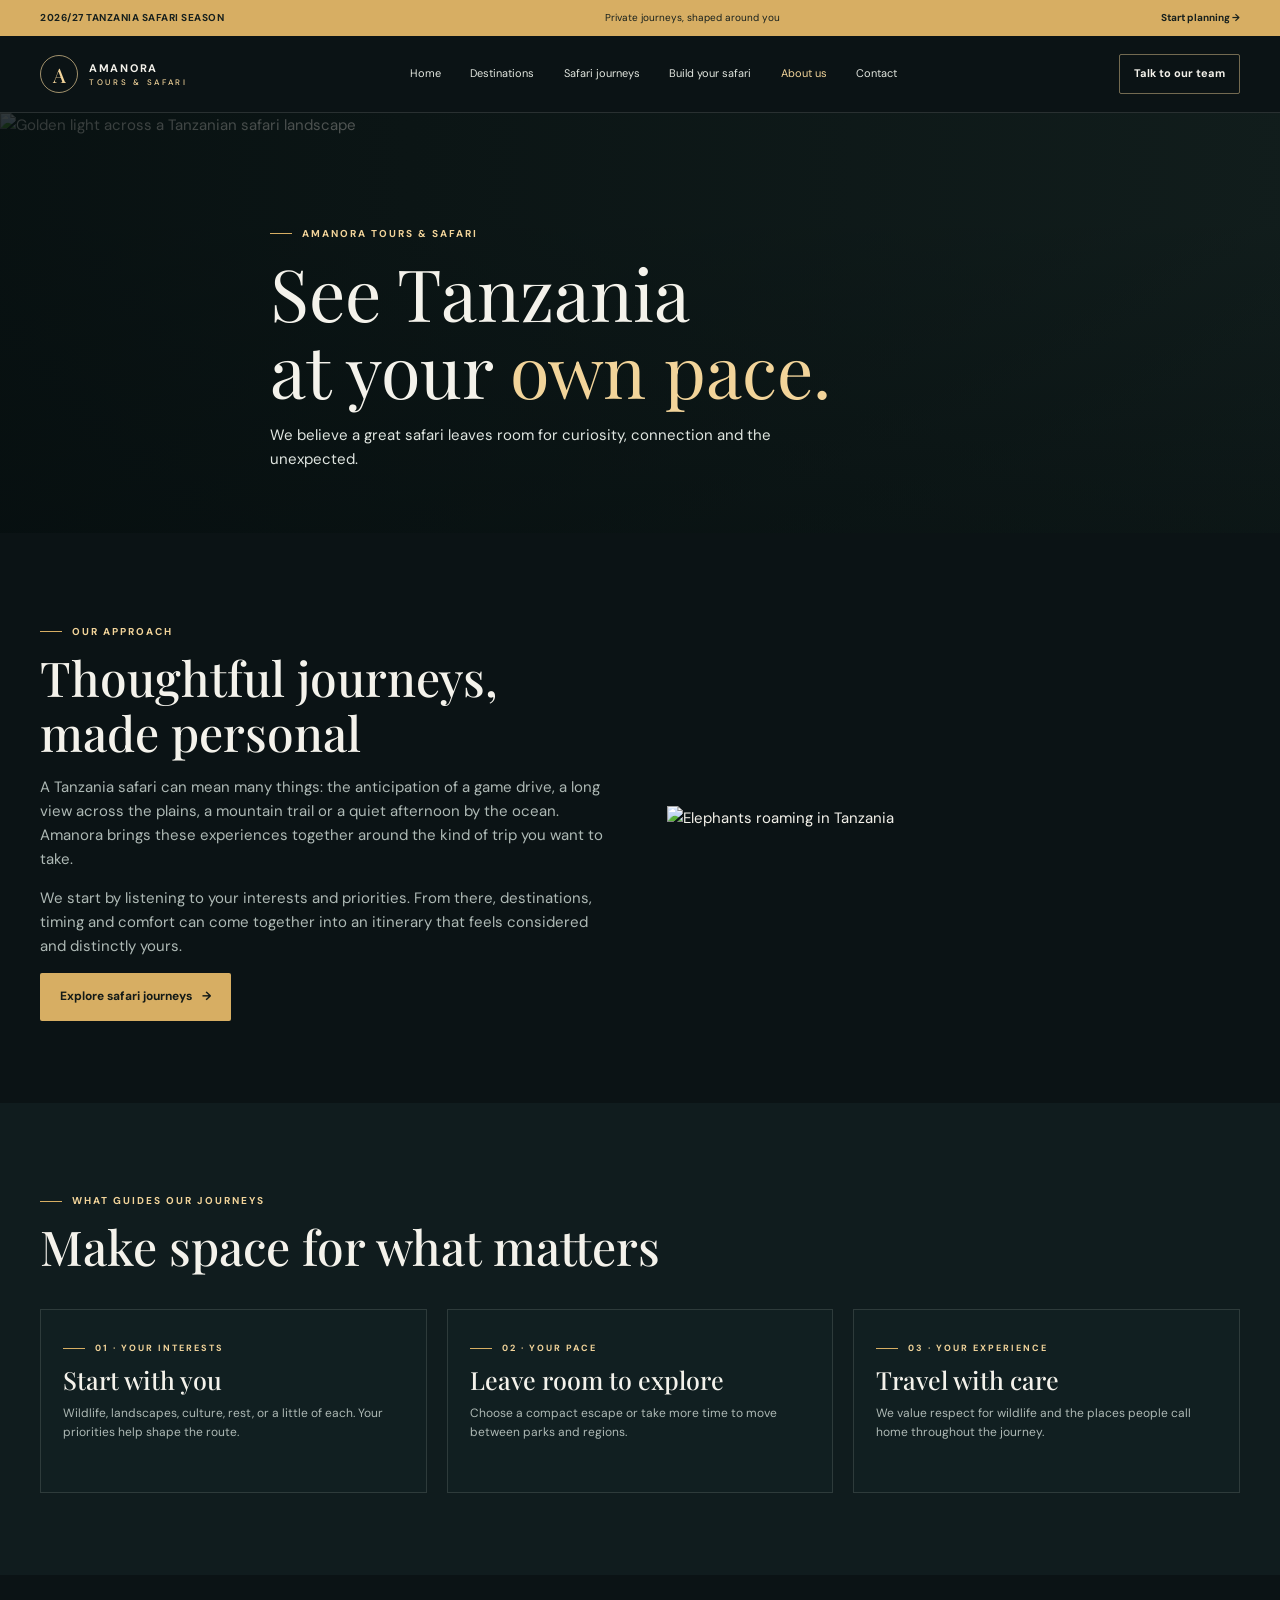
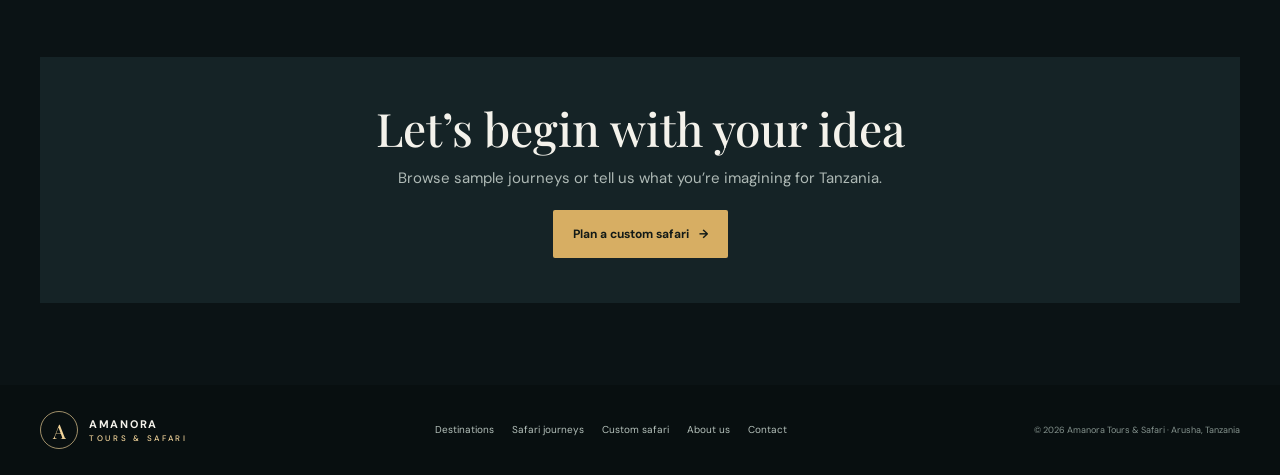
==== about.html @ 61868053 "Add files via upload" ====
<!doctype html>
<html lang="en">
<head>
  <meta charset="utf-8"><meta name="viewport" content="width=device-width, initial-scale=1">
  <meta name="description" content="Get to know Amanora Tours & Safari and our approach to personal journeys in Tanzania.">
  <title>About Amanora | Tanzania Tours & Safari</title>
  <link rel="preconnect" href="https://fonts.googleapis.com"><link rel="preconnect" href="https://fonts.gstatic.com" crossorigin>
  <link href="https://fonts.googleapis.com/css2?family=DM+Sans:wght@400;500;600;700&family=Playfair+Display:wght@400;500;600&display=swap" rel="stylesheet">
  <link rel="stylesheet" href="styles.css"><link rel="stylesheet" href="pages.css">
</head>
<body class="interior-page">
  <div class="season-bar"><div class="wrap season-bar-inner"><span>2026/27 Tanzania safari season</span><span>Private journeys, shaped around you</span><a href="custom-safari.html">Start planning <span aria-hidden="true">→</span></a></div></div>
  <header class="site-header"><div class="wrap nav-shell"><a class="brand" href="index.html" aria-label="Amanora home"><span class="brand-mark" aria-hidden="true">A</span><span class="brand-name">AMANORA<small>TOURS &amp; SAFARI</small></span></a><nav class="nav-links" id="primary-navigation" aria-label="Main navigation"><a href="index.html">Home</a><a href="destinations.html">Destinations</a><a href="safaris.html">Safari journeys</a><a href="index.html#builder">Build your safari</a><a href="about.html" aria-current="page">About us</a><a href="contact.html">Contact</a></nav><div class="nav-actions"><a class="button button-outline" href="contact.html">Talk to our team</a><button class="menu-toggle" type="button" aria-label="Open navigation" aria-expanded="false" aria-controls="primary-navigation"><svg viewBox="0 0 24 24" fill="none" stroke="currentColor" stroke-width="1.7" aria-hidden="true"><path d="M4 7h16M4 12h16M4 17h16"/></svg></button></div></div></header>
  <main>
    <section class="page-hero"><img src="https://images.unsplash.com/photo-1534177616072-ef7dc120449d?auto=format&fit=crop&w=2000&q=90" alt="Golden light across a Tanzanian safari landscape"><div class="wrap page-hero-content"><span class="eyebrow">Amanora Tours &amp; Safari</span><h1>See Tanzania<br>at your <span class="gold">own pace.</span></h1><p>We believe a great safari leaves room for curiosity, connection and the unexpected.</p></div></section>
    <section class="page-section"><div class="wrap page-copy"><div><span class="eyebrow">Our approach</span><h2>Thoughtful journeys, made personal</h2><p>A Tanzania safari can mean many things: the anticipation of a game drive, a long view across the plains, a mountain trail or a quiet afternoon by the ocean. Amanora brings these experiences together around the kind of trip you want to take.</p><p>We start by listening to your interests and priorities. From there, destinations, timing and comfort can come together into an itinerary that feels considered and distinctly yours.</p><a class="button" href="safaris.html">Explore safari journeys <span aria-hidden="true">→</span></a></div><img src="https://images.unsplash.com/photo-1516426122078-c23e76319801?auto=format&fit=crop&w=1000&q=85" alt="Elephants roaming in Tanzania" loading="lazy"></div></section>
    <section class="page-section alt"><div class="wrap"><div class="page-intro"><span class="eyebrow">What guides our journeys</span><h2>Make space for what matters</h2></div><div class="editorial-grid"><article class="editorial-card"><div class="editorial-card-body"><span class="eyebrow">01 · Your interests</span><h2>Start with you</h2><p>Wildlife, landscapes, culture, rest, or a little of each. Your priorities help shape the route.</p></div></article><article class="editorial-card"><div class="editorial-card-body"><span class="eyebrow">02 · Your pace</span><h2>Leave room to explore</h2><p>Choose a compact escape or take more time to move between parks and regions.</p></div></article><article class="editorial-card"><div class="editorial-card-body"><span class="eyebrow">03 · Your experience</span><h2>Travel with care</h2><p>We value respect for wildlife and the places people call home throughout the journey.</p></div></article></div></div></section>
    <section class="page-section"><div class="wrap page-cta"><h2>Let’s begin with your idea</h2><p>Browse sample journeys or tell us what you’re imagining for Tanzania.</p><a class="button" href="custom-safari.html">Plan a custom safari <span aria-hidden="true">→</span></a></div></section>
  </main>
  <footer class="footer"><div class="wrap footer-row"><a class="brand" href="index.html"><span class="brand-mark" aria-hidden="true">A</span><span class="brand-name">AMANORA<small>TOURS &amp; SAFARI</small></span></a><div class="footer-links"><a href="destinations.html">Destinations</a><a href="safaris.html">Safari journeys</a><a href="custom-safari.html">Custom safari</a><a href="about.html">About us</a><a href="contact.html">Contact</a></div><p class="footer-note">© 2026 Amanora Tours &amp; Safari · Arusha, Tanzania</p></div></footer>
  <script src="site.js" defer></script>
</body>
</html>
---- styles.css ----
:root {
      color-scheme: dark;
      --ink: #f4f2eb;
      --muted: #aeb9b5;
      --night: #0b1315;
      --deep: #101c1e;
      --panel: #152326;
      --line: rgba(235, 241, 231, .13);
      --gold: #d7ae63;
      --gold-light: #f2d49a;
      --serif: "Playfair Display", Georgia, serif;
      --sans: "DM Sans", sans-serif;
      --content: 1200px;
    }

    * { box-sizing: border-box; }
    html { scroll-behavior: smooth; scroll-padding-top: 90px; }
    body { margin: 0; background: var(--night); color: var(--ink); font: 15px/1.6 var(--sans); }
    body.locked { overflow: hidden; }
    a { color: inherit; text-decoration: none; }
    button, input, select { font: inherit; }
    button, a, select, input { -webkit-tap-highlight-color: transparent; }
    button { color: inherit; }
    img { display: block; width: 100%; }
    .wrap { width: min(var(--content), calc(100% - 48px)); margin-inline: auto; }
    .eyebrow { display: inline-flex; align-items: center; gap: 10px; color: var(--gold-light); font-size: 10px; font-weight: 700; letter-spacing: 2px; text-transform: uppercase; }
    .eyebrow::before { width: 22px; height: 1px; background: var(--gold); content: ""; }
    .section-heading { max-width: 650px; margin-bottom: 38px; }
    .section-heading h2 { margin: 13px 0 12px; font: 500 clamp(34px, 4vw, 52px)/1.14 var(--serif); letter-spacing: 0; }
    .section-heading p { max-width: 520px; margin: 0; color: var(--muted); }
    .gold { color: var(--gold-light); }
    .button { display: inline-flex; min-height: 48px; align-items: center; justify-content: center; gap: 10px; padding: 0 19px; border: 1px solid transparent; border-radius: 2px; background: var(--gold); color: #131a17; font-size: 12px; font-weight: 700; transition: background .2s, color .2s, border-color .2s, transform .2s; cursor: pointer; }
    .button:hover { transform: translateY(-2px); background: var(--gold-light); }
    .button-outline { border-color: rgba(242,212,154,.45); background: transparent; color: var(--ink); }
    .button-outline:hover { border-color: var(--gold-light); background: rgba(215,174,99,.12); color: var(--gold-light); }
    .button svg, .text-link svg { width: 16px; height: 16px; }
    .text-link { display: inline-flex; align-items: center; gap: 8px; color: var(--gold-light); font-size: 12px; font-weight: 700; }
    .text-link:hover { color: #fff; }

    .site-header { position: absolute; z-index: 10; top: 0; left: 0; width: 100%; padding: 22px 0; border-bottom: 1px solid rgba(255,255,255,.12); }
    .nav-shell { display: flex; align-items: center; justify-content: space-between; gap: 24px; }
    .brand { display: inline-flex; align-items: center; gap: 11px; flex: 0 0 auto; }
    .brand-mark { display: grid; width: 38px; height: 38px; place-items: center; border: 1px solid rgba(242,212,154,.65); border-radius: 50%; color: var(--gold-light); font: 500 20px var(--serif); }
    .brand-name { display: grid; gap: 1px; font-size: 11px; font-weight: 700; letter-spacing: 1.7px; line-height: 1.35; }
    .brand-name small { color: var(--gold-light); font-size: 8px; font-weight: 500; letter-spacing: 2.7px; }
    .nav-links { display: flex; align-items: center; gap: clamp(15px, 2.3vw, 30px); }
    .nav-links a { color: #e2e6df; font-size: 11px; transition: color .2s; }
    .nav-links a:hover { color: var(--gold-light); }
    .nav-actions { display: flex; align-items: center; gap: 14px; }
    .nav-actions .button { min-height: 40px; padding-inline: 14px; font-size: 11px; }
    .menu-toggle { display: none; width: 42px; height: 42px; place-items: center; border: 1px solid var(--line); background: rgba(12,20,21,.5); cursor: pointer; }
    .menu-toggle svg { width: 20px; height: 20px; }

    .hero { position: relative; display: flex; min-height: 760px; min-height: min(840px, 100svh); align-items: center; isolation: isolate; overflow: hidden; background: #1b2926; }
    .hero::before { position: absolute; z-index: -1; inset: 0; background: linear-gradient(90deg, rgba(5,13,14,.79) 0%, rgba(5,13,14,.47) 44%, rgba(5,13,14,.08) 100%), linear-gradient(0deg, rgba(7,15,16,.64) 0%, transparent 53%); content: ""; }
    .hero-content { width: min(740px, 70%); padding-top: 76px; }
    .hero .eyebrow { margin-bottom: 14px; }
    .hero h1 { max-width: 730px; margin: 0; font: 400 clamp(52px, 7vw, 86px)/1.03 var(--serif); letter-spacing: 0; }
    .hero h1 em { color: var(--gold-light); font-weight: 400; }
    .hero-copy { max-width: 490px; margin: 22px 0 28px; color: #e2e8e2; font-size: 15px; }
    .hero-actions { display: flex; flex-wrap: wrap; gap: 12px; }
    .hero-note { display: flex; align-items: center; gap: 10px; margin-top: 34px; color: #e0e5df; font-size: 11px; }
    .hero-note span { width: 30px; height: 1px; background: var(--gold); }
    .search-wrap { position: relative; z-index: 2; margin-top: -57px; }
    .search-bar { display: grid; grid-template-columns: 1.2fr .9fr 1fr 1.1fr auto; align-items: end; gap: 0; padding: 17px; border: 1px solid rgba(255,255,255,.17); background: rgba(13,25,27,.89); box-shadow: 0 16px 60px rgba(0,0,0,.25); backdrop-filter: blur(18px); }
    .search-field { display: grid; gap: 5px; padding: 4px 18px; border-right: 1px solid var(--line); }
    .search-field:first-child { padding-left: 8px; }
    .search-field label { color: #95a7a1; font-size: 9px; font-weight: 700; letter-spacing: 1.2px; text-transform: uppercase; }
    .search-field select { width: 100%; padding: 2px 22px 2px 0; border: 0; outline: 0; background-color: transparent; color: var(--ink); font-size: 12px; }
    .search-field option { background: var(--deep); }
    .search-bar .button { min-height: 44px; margin-left: 14px; white-space: nowrap; }

    .destinations { padding: 108px 0 100px; background: var(--night); }
    .destination-grid { display: grid; grid-template-columns: repeat(3, 1fr); gap: 18px; }
    .destination-card { position: relative; display: block; min-height: 300px; overflow: hidden; background: #192725; }
    .destination-card img { position: absolute; inset: 0; height: 100%; object-fit: cover; transition: transform .6s; }
    .destination-card:hover img { transform: scale(1.055); }
    .destination-card::after { position: absolute; inset: 0; background: linear-gradient(0deg, rgba(6,13,13,.93), rgba(6,13,13,.06) 75%); content: ""; }
    .destination-info { position: absolute; z-index: 1; right: 22px; bottom: 20px; left: 22px; }
    .destination-region { color: var(--gold-light); font-size: 9px; font-weight: 700; letter-spacing: 1.4px; text-transform: uppercase; }
    .destination-info h3 { margin: 5px 0 7px; font: 500 25px/1.2 var(--serif); }
    .destination-meta { display: flex; align-items: center; justify-content: space-between; gap: 10px; color: #d0d8d1; font-size: 10px; }
    .destination-meta span:last-child { display: inline-flex; align-items: center; gap: 5px; color: var(--gold-light); }
    .destination-meta svg { width: 13px; height: 13px; }

    .packages { padding: 96px 0 112px; background: var(--deep); }
    .package-top { display: flex; align-items: end; justify-content: space-between; gap: 20px; margin-bottom: 35px; }
    .package-top .section-heading { margin-bottom: 0; }
    .package-grid { display: grid; grid-template-columns: repeat(3, 1fr); gap: 19px; }
    .package-card { display: flex; min-width: 0; flex-direction: column; border: 1px solid var(--line); background: #111f21; transition: border-color .2s, transform .2s; }
    .package-card:hover { transform: translateY(-4px); border-color: rgba(215,174,99,.53); }
    .package-photo { position: relative; height: 225px; overflow: hidden; }
    .package-photo img { height: 100%; object-fit: cover; transition: transform .5s; }
    .package-card:hover .package-photo img { transform: scale(1.045); }
    .package-tag { position: absolute; top: 14px; left: 14px; padding: 5px 9px; background: rgba(11,19,21,.83); color: var(--gold-light); font-size: 9px; font-weight: 700; letter-spacing: .8px; text-transform: uppercase; }
    .package-body { display: flex; flex: 1; flex-direction: column; padding: 20px; }
    .package-meta { display: flex; justify-content: space-between; gap: 12px; color: #b3c0ba; font-size: 10px; }
    .package-body h3 { margin: 12px 0 9px; font: 500 24px/1.22 var(--serif); }
    .package-body p { min-height: 48px; margin: 0; color: var(--muted); font-size: 12px; }
    .package-perks { display: flex; flex-wrap: wrap; gap: 7px; margin: 17px 0 20px; }
    .package-perks span { padding: 5px 8px; border: 1px solid var(--line); color: #c5d0ca; font-size: 9px; }
    .package-bottom { display: flex; align-items: center; justify-content: space-between; gap: 10px; margin-top: auto; padding-top: 17px; border-top: 1px solid var(--line); }
    .package-price small { display: block; color: #9dacaa; font-size: 9px; }
    .package-price strong { color: var(--gold-light); font: 500 21px var(--serif); }
    .package-bottom .button { min-height: 39px; padding-inline: 11px; font-size: 10px; }
    .empty-state { grid-column: 1 / -1; padding: 42px 20px; border: 1px dashed var(--line); color: var(--muted); text-align: center; }
    .price-note { margin: 18px 0 0; color: #879994; font-size: 10px; }

    .builder { position: relative; padding: 105px 0; background: #101b1d; overflow: hidden; }
    .builder::before { position: absolute; top: -170px; right: -150px; width: 520px; height: 520px; border: 1px solid rgba(215,174,99,.11); border-radius: 50%; box-shadow: 0 0 0 50px rgba(215,174,99,.025), 0 0 0 100px rgba(215,174,99,.018); content: ""; }
    .builder-layout { position: relative; display: grid; grid-template-columns: .8fr 1.2fr; align-items: center; gap: 70px; }
    .builder-intro h2 { max-width: 440px; margin: 15px 0; font: 500 clamp(36px, 4vw, 52px)/1.12 var(--serif); }
    .builder-intro p { max-width: 390px; margin: 0; color: var(--muted); }
    .builder-points { display: grid; gap: 12px; margin-top: 29px; color: #d3dbd4; font-size: 11px; }
    .builder-points span { display: flex; align-items: center; gap: 10px; }
    .builder-points b { color: var(--gold-light); font-size: 14px; font-weight: 500; }
    .builder-panel { border: 1px solid rgba(234,240,230,.14); background: rgba(19,33,35,.83); box-shadow: 0 18px 50px rgba(0,0,0,.2); }
    .builder-progress { display: grid; grid-template-columns: repeat(3, 1fr); padding: 19px 25px 0; }
    .progress-step { display: flex; align-items: center; gap: 9px; padding-bottom: 15px; border-bottom: 1px solid var(--line); color: #81918d; font-size: 9px; }
    .progress-step span { display: grid; width: 23px; height: 23px; place-items: center; border: 1px solid #55645f; border-radius: 50%; font-size: 9px; }
    .progress-step.active { border-color: var(--gold); color: var(--gold-light); }
    .progress-step.active span, .progress-step.done span { border-color: var(--gold); background: var(--gold); color: #101817; }
    .builder-form { padding: 24px 25px 27px; }
    .form-step[hidden] { display: none; }
    .form-step h3 { margin: 0 0 4px; font: 500 23px var(--serif); }
    .form-hint { margin: 0 0 17px; color: #96a59f; font-size: 10px; }
    .choice-grid { display: grid; grid-template-columns: repeat(2, 1fr); gap: 9px; }
    .choice { position: relative; }
    .choice input { position: absolute; width: 1px; height: 1px; opacity: 0; }
    .choice label { display: flex; min-height: 43px; align-items: center; gap: 9px; padding: 9px 11px; border: 1px solid var(--line); color: #d3dbd4; font-size: 10px; cursor: pointer; transition: border-color .2s, background .2s; }
    .choice label::before { width: 14px; height: 14px; flex: 0 0 auto; border: 1px solid #7c8d86; content: ""; }
    .choice input:checked + label { border-color: var(--gold); background: rgba(215,174,99,.08); }
    .choice input:checked + label::before { border-color: var(--gold); background: var(--gold); box-shadow: inset 0 0 0 3px #142022; }
    .choice input:focus-visible + label { outline: 2px solid var(--gold-light); outline-offset: 2px; }
    .form-fields { display: grid; grid-template-columns: repeat(2, 1fr); gap: 14px; }
    .form-fields label { display: grid; gap: 6px; color: #aebbb4; font-size: 10px; }
    .form-fields input, .form-fields select { width: 100%; min-height: 43px; padding: 0 11px; border: 1px solid var(--line); border-radius: 0; outline: 0; background: #101b1d; color: var(--ink); font-size: 11px; }
    .form-fields input:focus, .form-fields select:focus { border-color: var(--gold); }
    .form-fields input[type="date"] { color-scheme: dark; }
    .form-fields .full { grid-column: 1 / -1; }
    .form-actions { display: flex; align-items: center; justify-content: space-between; gap: 12px; margin-top: 21px; }
    .form-actions .button { min-height: 41px; font-size: 10px; }
    .form-error { min-height: 16px; margin: 9px 0 0; color: #efaa8e; font-size: 10px; }

    .trust { padding: 26px 0; border-block: 1px solid var(--line); background: #0d1719; }
    .trust-row { display: grid; grid-template-columns: repeat(3, 1fr); }
    .trust-item { display: flex; align-items: center; justify-content: center; gap: 13px; padding: 8px 18px; border-right: 1px solid var(--line); }
    .trust-item:last-child { border: 0; }
    .trust-icon { display: grid; width: 39px; height: 39px; flex: 0 0 auto; place-items: center; border: 1px solid rgba(215,174,99,.35); border-radius: 50%; color: var(--gold-light); }
    .trust-icon svg { width: 19px; height: 19px; }
    .trust-item strong { display: block; font-size: 11px; font-weight: 600; }
    .trust-item small { display: block; color: #95a39e; font-size: 9px; }

    .stories { padding: 104px 0 108px; background: var(--night); }
    .stories-layout { display: grid; grid-template-columns: .78fr 1.22fr; align-items: center; gap: 75px; }
    .stories-heading h2 { margin: 14px 0; font: 500 clamp(35px, 4vw, 49px)/1.13 var(--serif); }
    .stories-heading p { max-width: 350px; margin: 0; color: var(--muted); }
    .review { min-height: 250px; padding: 34px; border: 1px solid var(--line); background: linear-gradient(135deg, rgba(24,41,42,.92), rgba(17,29,31,.7)); }
    .review-stars { color: var(--gold-light); letter-spacing: 4px; }
    .review blockquote { min-height: 90px; margin: 19px 0 23px; font: 400 clamp(19px, 2.2vw, 26px)/1.45 var(--serif); }
    .review-bottom { display: flex; align-items: center; justify-content: space-between; gap: 15px; }
    .review-person { display: flex; align-items: center; gap: 12px; }
    .review-avatar { display: grid; width: 39px; height: 39px; place-items: center; border-radius: 50%; background: #324345; color: var(--gold-light); font: 500 15px var(--serif); }
    .review-person strong { display: block; font-size: 11px; }
    .review-person small { display: block; color: #9caaa4; font-size: 9px; }
    .review-controls { display: flex; gap: 7px; }
    .icon-button { display: grid; width: 39px; height: 39px; place-items: center; border: 1px solid var(--line); background: transparent; color: var(--gold-light); cursor: pointer; transition: background .2s; }
    .icon-button:hover { background: rgba(215,174,99,.12); }
    .icon-button svg { width: 17px; height: 17px; }

    .contact { position: relative; padding: 80px 0; background: #152627; overflow: hidden; }
    .contact::after { position: absolute; top: 0; right: 0; width: 43%; height: 100%; background: linear-gradient(90deg, #152627, rgba(21,38,39,.22)), url("https://images.unsplash.com/photo-1516426122078-c23e76319801?auto=format&fit=crop&w=1200&q=85") center 52% / cover; content: ""; opacity: .56; }
    .contact-content { position: relative; z-index: 1; max-width: 600px; }
    .contact h2 { max-width: 570px; margin: 13px 0 13px; font: 500 clamp(38px, 5vw, 58px)/1.1 var(--serif); }
    .contact p { max-width: 445px; margin: 0 0 23px; color: #c3d0c9; }
    .contact-meta { display: flex; flex-wrap: wrap; gap: 24px; margin-top: 25px; color: #d4ddd7; font-size: 11px; }
    .contact-meta span { display: flex; align-items: center; gap: 8px; }
    .contact-meta svg { width: 15px; height: 15px; color: var(--gold-light); }

    .footer { padding: 26px 0; background: #091113; }
    .footer-row { display: flex; align-items: center; justify-content: space-between; gap: 20px; }
    .footer-note { margin: 0; color: #85938e; font-size: 9px; }
    .footer-links { display: flex; flex-wrap: wrap; gap: 18px; color: #b4c0ba; font-size: 10px; }
    .footer-links a:hover { color: var(--gold-light); }
    .whatsapp-float { position: fixed; z-index: 8; right: 22px; bottom: 22px; display: grid; width: 54px; height: 54px; place-items: center; border: 1px solid rgba(255,255,255,.25); border-radius: 50%; background: #1c7858; color: white; box-shadow: 0 8px 30px rgba(0,0,0,.32); transition: transform .2s; }
    .whatsapp-float:hover { transform: translateY(-3px); }
    .whatsapp-float svg { width: 24px; height: 24px; }

    dialog { width: min(690px, calc(100% - 28px)); max-height: min(86vh, 820px); padding: 0; overflow: auto; border: 1px solid rgba(242,212,154,.35); background: #101d1f; color: var(--ink); box-shadow: 0 28px 100px rgba(0,0,0,.65); }
    dialog::backdrop { background: rgba(3,8,9,.76); backdrop-filter: blur(5px); }
    .dialog-top { position: sticky; z-index: 2; top: 0; display: flex; justify-content: flex-end; padding: 12px 12px 0; background: linear-gradient(#101d1f 75%, transparent); }
    .dialog-close { display: grid; width: 38px; height: 38px; place-items: center; border: 1px solid var(--line); background: #101d1f; color: var(--ink); cursor: pointer; }
    .dialog-close svg { width: 18px; height: 18px; }
    .dialog-content { padding: 6px 34px 34px; }
    .dialog-content h2 { margin: 8px 0; font: 500 34px/1.2 var(--serif); }
    .dialog-subtitle { margin: 0; color: var(--muted); font-size: 12px; }
    .dialog-facts { display: flex; flex-wrap: wrap; gap: 17px; margin: 20px 0; padding: 14px 0; border-block: 1px solid var(--line); color: #d7dfd8; font-size: 10px; }
    .dialog-section { margin: 20px 0; }
    .dialog-section h3 { margin: 0 0 10px; color: var(--gold-light); font-size: 10px; letter-spacing: 1.3px; text-transform: uppercase; }
    .itinerary { display: grid; gap: 11px; }
    .itinerary-day { display: grid; grid-template-columns: 56px 1fr; gap: 10px; color: #c4d0ca; font-size: 11px; }
    .itinerary-day strong { color: var(--gold-light); font-size: 10px; }
    .included-list { display: grid; grid-template-columns: repeat(2, 1fr); gap: 8px 15px; color: #c4d0ca; font-size: 10px; }
    .included-list span::before { margin-right: 7px; color: var(--gold-light); content: "+"; }
    .excluded-list span::before { color: #be9480; content: "-"; }
    .dialog-footer { display: flex; align-items: center; justify-content: space-between; gap: 15px; margin-top: 24px; padding-top: 18px; border-top: 1px solid var(--line); }
    .dialog-price small { display: block; color: #9eaca5; font-size: 9px; }
    .dialog-price strong { color: var(--gold-light); font: 500 23px var(--serif); }
    .confirmation { padding: 42px 34px; text-align: center; }
    .confirmation-mark { display: grid; width: 54px; height: 54px; margin: 0 auto 16px; place-items: center; border: 1px solid var(--gold); border-radius: 50%; color: var(--gold-light); font-size: 23px; }
    .confirmation h2 { margin: 0 0 10px; font: 500 31px var(--serif); }
    .confirmation p { max-width: 430px; margin: 0 auto 20px; color: var(--muted); font-size: 12px; }

    @media (max-width: 1020px) {
      .nav-links { gap: 13px; }
      .nav-links a { font-size: 10px; }
      .nav-actions .button { padding-inline: 10px; }
      .builder-layout { gap: 38px; }
      .stories-layout { gap: 42px; }
    }
    @media (max-width: 820px) {
      .wrap { width: min(var(--content), calc(100% - 36px)); }
      .site-header { padding: 14px 0; }
      .nav-actions .button { display: none; }
      .menu-toggle { display: grid; }
      .nav-links { position: absolute; top: 70px; right: 18px; left: 18px; display: none; align-items: stretch; flex-direction: column; gap: 0; padding: 8px 18px; border: 1px solid var(--line); background: rgba(11,19,21,.97); box-shadow: 0 18px 40px rgba(0,0,0,.4); }
      .nav-links.open { display: flex; }
      .nav-links a { padding: 12px 0; border-bottom: 1px solid var(--line); font-size: 12px; }
      .nav-links a:last-child { border: 0; }
      .hero { min-height: 710px; min-height: 90svh; }
      .hero-content { width: min(630px, 90%); padding-top: 66px; }
      .hero h1 { font-size: clamp(51px, 9vw, 72px); }
      .search-wrap { margin-top: -37px; }
      .search-bar { grid-template-columns: repeat(2, 1fr); gap: 8px; }
      .search-field { min-height: 57px; padding: 5px 11px; border-right: 0; border-bottom: 1px solid var(--line); }
      .search-field:first-child { padding-left: 11px; }
      .search-bar .button { grid-column: 1 / -1; margin: 5px 0 0; }
      .destination-grid, .package-grid { grid-template-columns: repeat(2, 1fr); }
      .destination-card:last-child { grid-column: span 2; }
      .builder-layout, .stories-layout { grid-template-columns: 1fr; }
      .builder-intro { max-width: 600px; }
      .builder-points { grid-template-columns: repeat(3, 1fr); }
      .stories-heading { max-width: 550px; }
      .contact::after { width: 55%; opacity: .36; }
    }
    @media (max-width: 560px) {
      .wrap { width: calc(100% - 32px); }
      .brand-name { font-size: 10px; }
      .hero { min-height: 680px; min-height: 83svh; align-items: flex-end; padding-bottom: 83px; }
      .hero::before { background: linear-gradient(90deg, rgba(5,13,14,.67), rgba(5,13,14,.23)), linear-gradient(0deg, rgba(7,15,16,.78), rgba(7,15,16,.02) 84%); }
      .hero-content { width: 100%; padding-top: 110px; }
      .hero h1 { max-width: 440px; font-size: clamp(47px, 13vw, 65px); }
      .hero-copy { max-width: 380px; font-size: 13px; }
      .hero-actions .button { min-height: 44px; padding-inline: 13px; font-size: 10px; }
      .hero-note { margin-top: 23px; font-size: 9px; }
      .search-wrap { margin-top: -50px; }
      .search-bar { padding: 11px; }
      .search-field { padding: 4px 7px; }
      .search-field:first-child { padding-left: 7px; }
      .search-field select { font-size: 10px; }
      .search-field label { font-size: 8px; }
      .destinations, .packages, .stories { padding: 75px 0; }
      .section-heading { margin-bottom: 28px; }
      .section-heading h2 { font-size: 37px; }
      .section-heading p { font-size: 12px; }
      .destination-grid, .package-grid { grid-template-columns: 1fr; gap: 13px; }
      .destination-card, .destination-card:last-child { min-height: 285px; grid-column: auto; }
      .package-top { align-items: start; flex-direction: column; }
      .package-photo { height: 215px; }
      .package-body h3 { font-size: 25px; }
      .builder { padding: 76px 0; }
      .builder-layout { gap: 29px; }
      .builder-intro h2 { font-size: 40px; }
      .builder-points { grid-template-columns: 1fr; gap: 8px; }
      .builder-progress { padding: 15px 15px 0; }
      .progress-step { gap: 5px; font-size: 8px; }
      .progress-step span { width: 20px; height: 20px; }
      .builder-form { padding: 20px 15px; }
      .choice-grid { grid-template-columns: 1fr; gap: 7px; }
      .choice label { min-height: 39px; }
      .trust-row { grid-template-columns: 1fr; }
      .trust-item { justify-content: start; padding: 12px 4px; border-right: 0; border-bottom: 1px solid var(--line); }
      .trust-item:last-child { border-bottom: 0; }
      .stories-layout { gap: 25px; }
      .review { min-height: 0; padding: 23px 19px; }
      .review blockquote { min-height: 118px; font-size: 21px; }
      .contact { padding: 68px 0; }
      .contact::after { width: 100%; opacity: .23; }
      .contact h2 { font-size: 43px; }
      .footer-row { align-items: flex-start; flex-direction: column; }
      .footer-links { gap: 13px; }
      .whatsapp-float { right: 14px; bottom: 14px; width: 49px; height: 49px; }
      .dialog-content { padding: 3px 20px 24px; }
      .dialog-content h2 { font-size: 28px; }
      .included-list { grid-template-columns: 1fr; }
      .dialog-footer { align-items: flex-start; flex-direction: column; }
      .dialog-footer .button { width: 100%; }
    }
    @media (prefers-reduced-motion: reduce) {
      *, *::before, *::after { scroll-behavior: auto !important; transition-duration: .01ms !important; animation-duration: .01ms !important; }
    }

/* Travel-led homepage layout inspired by the reference site. */
.season-bar { position: relative; z-index: 12; background: var(--gold); color: #17201d; font-size: 10px; }
.season-bar-inner { display: flex; min-height: 36px; align-items: center; justify-content: space-between; gap: 16px; }
.season-bar-inner > span:first-child { font-weight: 700; letter-spacing: .5px; text-transform: uppercase; }
.season-bar-inner a { font-weight: 700; }
.season-bar-inner a:hover { text-decoration: underline; }
.site-header { top: 36px; padding: 18px 0; background: linear-gradient(180deg, rgba(8,17,18,.58), transparent); }
.hero { min-height: min(790px, 88svh); }
.hero-image { position: absolute; z-index: -2; inset: 0; height: 100%; object-fit: cover; object-position: center 48%; }
.hero-credit { position: absolute; right: 22px; bottom: 18px; padding: 5px 8px; background: rgba(5,13,14,.55); color: #e2e8e2; font-size: 9px; }
.hero-credit:hover { color: var(--gold-light); }
.hero::before { background: linear-gradient(90deg, rgba(5,13,14,.76) 0%, rgba(5,13,14,.43) 47%, rgba(5,13,14,.06) 100%), linear-gradient(0deg, rgba(7,15,16,.63) 0%, transparent 55%); }
.hero-content { padding-top: 100px; }
.hero h1 { max-width: 680px; font-size: clamp(52px, 6.5vw, 78px); }
.hero-copy { max-width: 450px; }
.search-wrap { margin-top: -48px; }
.search-intro { display: block; padding: 17px 22px 0; border: 1px solid rgba(18,32,29,.1); border-bottom: 0; background: #fff; }
.search-intro .eyebrow { color: #9a7738; font-size: 9px; }
.search-intro h2 { margin: 3px 0 10px; color: #19231f; font: 500 22px/1.2 var(--serif); }
.search-bar { border-top: 0; }
.search-bar { grid-template-columns: 1.15fr .85fr 1fr 1fr auto; border-color: rgba(18,32,29,.1); background: #fff; color: #19231f; box-shadow: 0 18px 55px rgba(0,0,0,.2); backdrop-filter: none; }
.search-field { border-color: rgba(23,42,37,.13); }
.search-field label { color: #718079; }
.search-field select { color: #19231f; }
.search-field option { background: #fff; color: #19231f; }
.search-bar .button { background: #c69b50; color: #17201d; }
.search-bar .button:hover { background: #d8b36d; }
.destinations { padding-top: 92px; }
@media (max-width: 820px) {
  .season-bar-inner { justify-content: center; }
  .season-bar-inner > span:nth-child(2) { display: none; }
  .site-header { top: 36px; }
  .search-bar { background: #fff; }
  .search-field select { color: #19231f; }
}
@media (max-width: 560px) {
  .season-bar { font-size: 9px; }
  .season-bar-inner { min-height: 34px; }
  .season-bar-inner a { margin-left: auto; }
  .site-header { top: 34px; }
  .hero { min-height: 690px; min-height: 84svh; }
  .hero-content { padding-top: 128px; }
  .hero-credit { right: 16px; bottom: 12px; font-size: 8px; }
  .search-wrap { margin-top: -42px; }
}

/* Keep the main navigation available while visitors browse. */
.site-header { position: sticky; z-index: 20; top: 0; background: #0b1315; }
---- pages.css ----
.interior-page { min-height: 100vh; background: var(--night); }
.interior-page .site-header { position: relative; top: auto; background: #0b1315; }
.interior-page .nav-links a { color: #e2e6df; }
.interior-page .nav-links a[aria-current="page"] { color: var(--gold-light); }
.page-hero-actions { margin-top: 24px; }
.interior-page .page-hero { position: relative; display: flex; min-height: 420px; align-items: end; padding: 80px 0 62px; overflow: hidden; isolation: isolate; background: #172523; }
.page-hero::before { position: absolute; z-index: -1; inset: 0; background: linear-gradient(90deg, rgba(5,13,14,.82), rgba(5,13,14,.34)), linear-gradient(0deg, rgba(7,15,16,.45), transparent 75%); content: ""; }
.page-hero img { position: absolute; z-index: -2; inset: 0; width: 100%; height: 100%; object-fit: cover; }
.page-hero-content { max-width: 740px; }
.page-hero h1 { margin: 12px 0 14px; font: 400 clamp(44px, 6vw, 72px)/1.08 var(--serif); }
.page-hero p { max-width: 580px; margin: 0; color: #e0e6e1; }
.page-section { padding: 82px 0; }
.page-section.alt { background: var(--deep); }
.page-intro { max-width: 720px; margin-bottom: 34px; }
.page-intro h2 { margin: 10px 0; font: 500 clamp(32px, 4vw, 48px)/1.15 var(--serif); }
.page-intro p { color: var(--muted); }
.editorial-grid { display: grid; grid-template-columns: repeat(3, 1fr); gap: 20px; }
.editorial-card { overflow: hidden; border: 1px solid var(--line); background: #111f21; }
.editorial-card img { width: 100%; height: 230px; object-fit: cover; transition: transform .45s; }
.editorial-card:hover img { transform: scale(1.035); }
.editorial-card-body { padding: 22px; }
.editorial-card-body .eyebrow { font-size: 9px; }
.editorial-card-body h2, .editorial-card-body h3 { margin: 9px 0; font: 500 25px/1.2 var(--serif); }
.editorial-card-body p { min-height: 48px; margin: 0 0 18px; color: var(--muted); font-size: 12px; }
.page-copy { display: grid; grid-template-columns: 1fr 1fr; gap: 54px; align-items: center; }
.page-copy img { width: 100%; max-height: 480px; object-fit: cover; }
.page-copy h2 { margin: 10px 0; font: 500 clamp(32px, 4vw, 48px)/1.15 var(--serif); }
.page-copy p { color: var(--muted); }
.page-points { display: grid; gap: 12px; margin: 22px 0 28px; padding: 0; list-style: none; color: #d3dbd4; font-size: 13px; }
.page-points li::before { margin-right: 10px; color: var(--gold-light); content: "✦"; }
.contact-options { display: grid; grid-template-columns: repeat(2, 1fr); gap: 18px; margin-top: 30px; }
.contact-option { padding: 26px; border: 1px solid var(--line); background: #111f21; }
.contact-option h2 { margin: 0 0 8px; font: 500 24px var(--serif); }
.contact-option p { color: var(--muted); font-size: 13px; }
.page-cta { padding: 45px; background: #152326; text-align: center; }
.page-cta h2 { margin: 0 0 12px; font: 500 clamp(30px, 4vw, 46px)/1.15 var(--serif); }
.page-cta p { max-width: 600px; margin: 0 auto 20px; color: var(--muted); }
.interior-page .footer { background: #080f10; }
@media (max-width: 820px) {
  .interior-page .nav-links { top: 70px; background: rgba(11,19,21,.98); }
  .editorial-grid { grid-template-columns: repeat(2, 1fr); }
  .page-copy { grid-template-columns: 1fr; gap: 28px; }
}
@media (max-width: 560px) {
  .interior-page .page-hero { min-height: 360px; padding: 56px 0 42px; }
  .page-section { padding: 62px 0; }
  .editorial-grid, .contact-options { grid-template-columns: 1fr; }
  .editorial-card img { height: 210px; }
  .page-cta { padding: 32px 20px; }
}

.interior-page .site-header { position: sticky; z-index: 20; top: 0; background: #0b1315; }
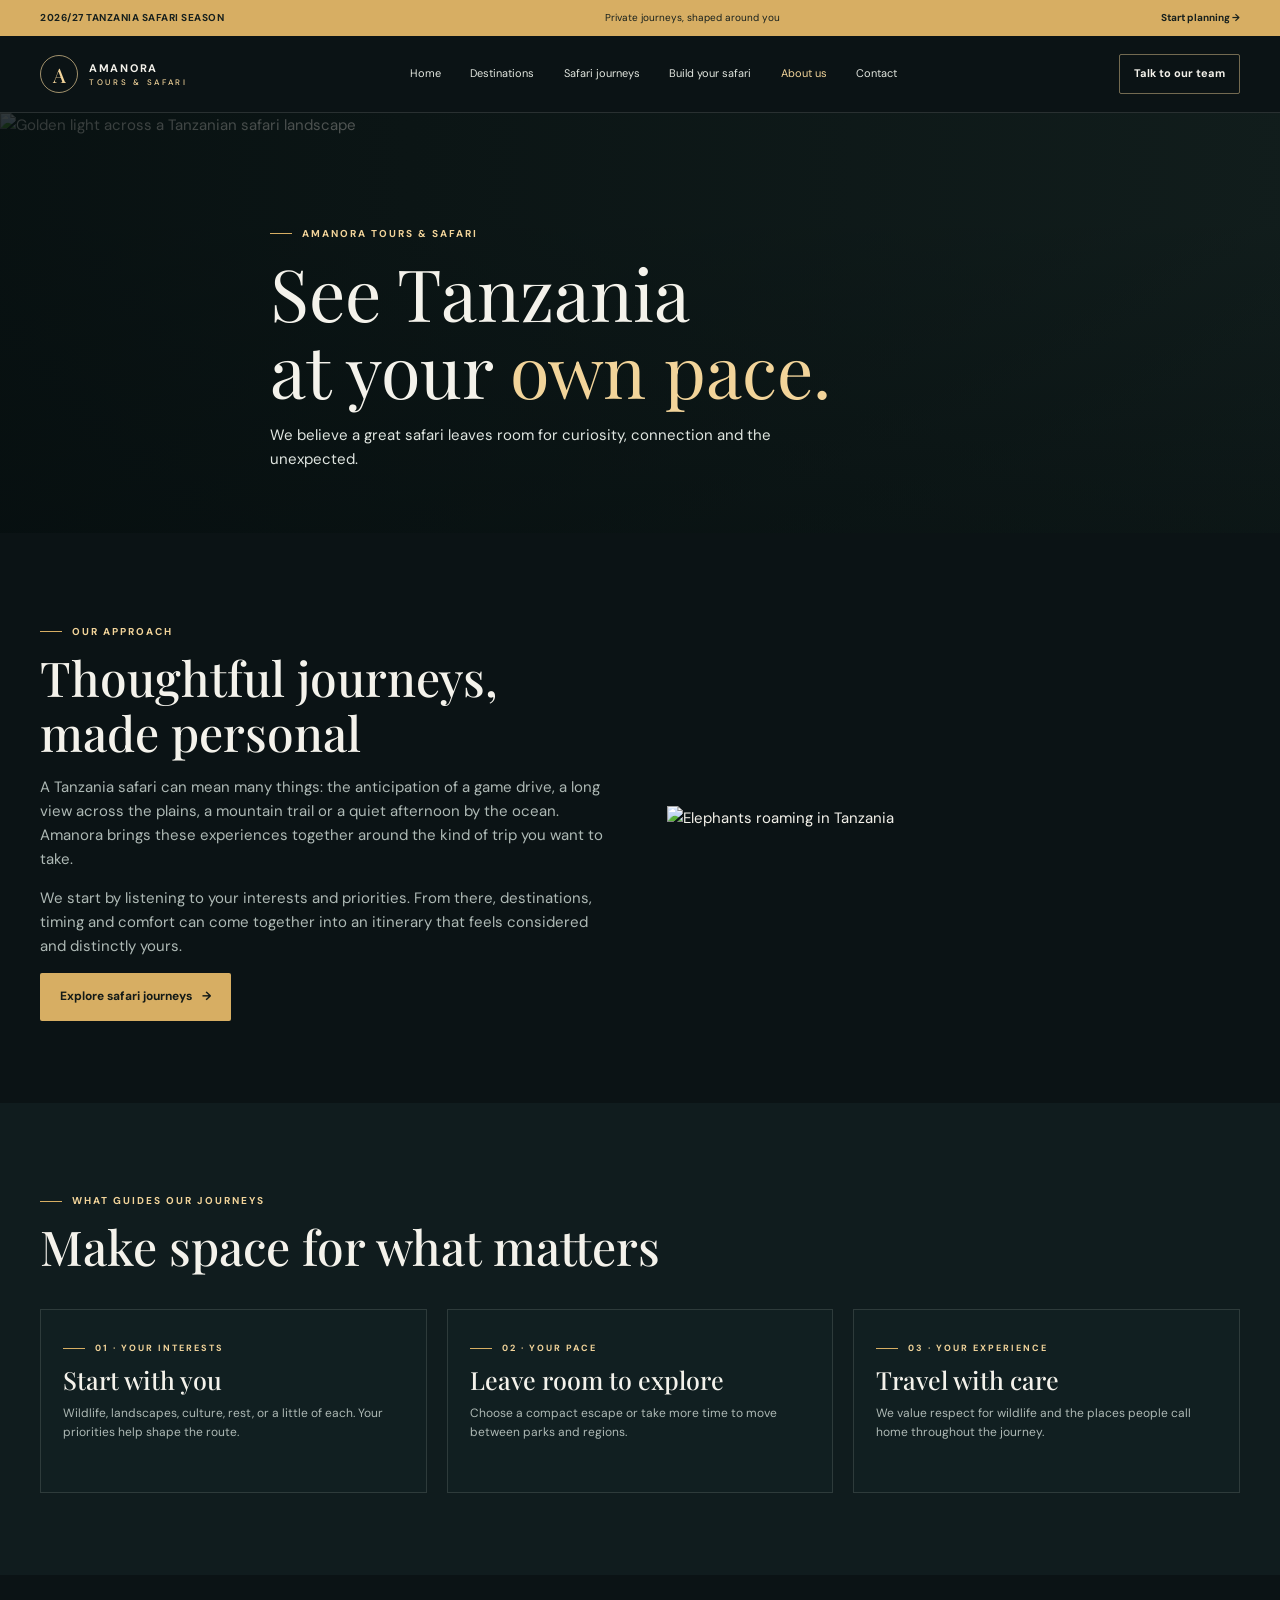
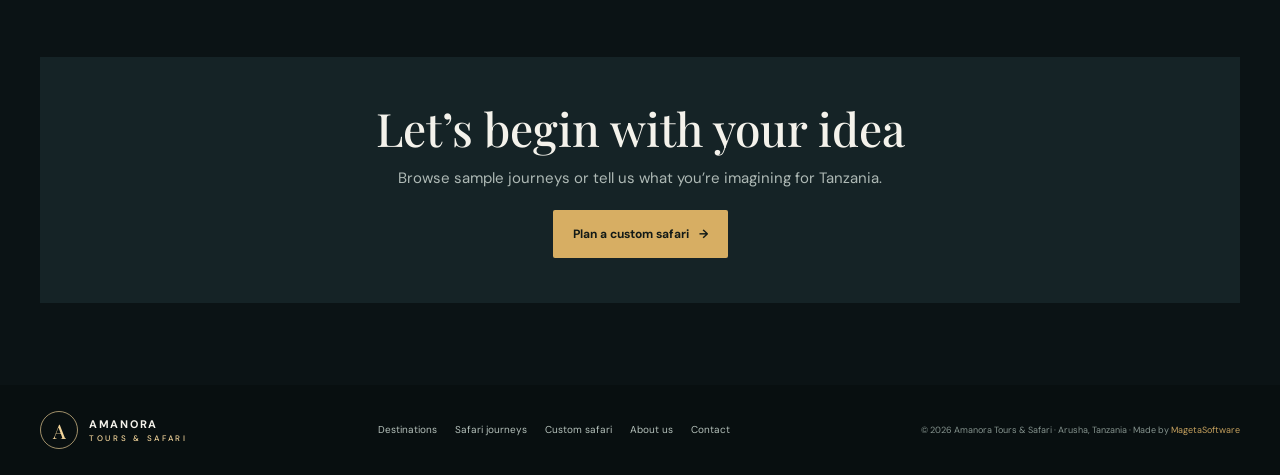
==== commit 686b97dd: "Add files via upload" ====
--- a/about.html
+++ b/about.html
@@ -17,7 +17,7 @@
     <section class="page-section alt"><div class="wrap"><div class="page-intro"><span class="eyebrow">What guides our journeys</span><h2>Make space for what matters</h2></div><div class="editorial-grid"><article class="editorial-card"><div class="editorial-card-body"><span class="eyebrow">01 · Your interests</span><h2>Start with you</h2><p>Wildlife, landscapes, culture, rest, or a little of each. Your priorities help shape the route.</p></div></article><article class="editorial-card"><div class="editorial-card-body"><span class="eyebrow">02 · Your pace</span><h2>Leave room to explore</h2><p>Choose a compact escape or take more time to move between parks and regions.</p></div></article><article class="editorial-card"><div class="editorial-card-body"><span class="eyebrow">03 · Your experience</span><h2>Travel with care</h2><p>We value respect for wildlife and the places people call home throughout the journey.</p></div></article></div></div></section>
     <section class="page-section"><div class="wrap page-cta"><h2>Let’s begin with your idea</h2><p>Browse sample journeys or tell us what you’re imagining for Tanzania.</p><a class="button" href="custom-safari.html">Plan a custom safari <span aria-hidden="true">→</span></a></div></section>
   </main>
-  <footer class="footer"><div class="wrap footer-row"><a class="brand" href="index.html"><span class="brand-mark" aria-hidden="true">A</span><span class="brand-name">AMANORA<small>TOURS &amp; SAFARI</small></span></a><div class="footer-links"><a href="destinations.html">Destinations</a><a href="safaris.html">Safari journeys</a><a href="custom-safari.html">Custom safari</a><a href="about.html">About us</a><a href="contact.html">Contact</a></div><p class="footer-note">© 2026 Amanora Tours &amp; Safari · Arusha, Tanzania</p></div></footer>
+  <footer class="footer"><div class="wrap footer-row"><a class="brand" href="index.html"><span class="brand-mark" aria-hidden="true">A</span><span class="brand-name">AMANORA<small>TOURS &amp; SAFARI</small></span></a><div class="footer-links"><a href="destinations.html">Destinations</a><a href="safaris.html">Safari journeys</a><a href="custom-safari.html">Custom safari</a><a href="about.html">About us</a><a href="contact.html">Contact</a></div><p class="footer-note">© 2026 Amanora Tours &amp; Safari · Arusha, Tanzania · Made by <a href="https://magetasoftware-in.vercel.app/" target="_blank" rel="noopener">MagetaSoftware</a></p></div></footer>
   <script src="site.js" defer></script>
 </body>
 </html>
--- a/styles.css
+++ b/styles.css
@@ -309,7 +309,7 @@
 .site-header { top: 36px; padding: 18px 0; background: linear-gradient(180deg, rgba(8,17,18,.58), transparent); }
 .hero { min-height: min(790px, 88svh); }
 .hero-image { position: absolute; z-index: -2; inset: 0; height: 100%; object-fit: cover; object-position: center 48%; }
-.hero-credit { position: absolute; right: 22px; bottom: 18px; padding: 5px 8px; background: rgba(5,13,14,.55); color: #e2e8e2; font-size: 9px; }
+.hero-credit { position: absolute; right: 22px; bottom: 62px; padding: 5px 8px; background: rgba(5,13,14,.72); color: #e2e8e2; font-size: 9px; }
 .hero-credit:hover { color: var(--gold-light); }
 .hero::before { background: linear-gradient(90deg, rgba(5,13,14,.76) 0%, rgba(5,13,14,.43) 47%, rgba(5,13,14,.06) 100%), linear-gradient(0deg, rgba(7,15,16,.63) 0%, transparent 55%); }
 .hero-content { padding-top: 100px; }
@@ -342,9 +342,70 @@
   .site-header { top: 34px; }
   .hero { min-height: 690px; min-height: 84svh; }
   .hero-content { padding-top: 128px; }
-  .hero-credit { right: 16px; bottom: 12px; font-size: 8px; }
+  .hero-credit { right: 14px; bottom: 48px; font-size: 8px; }
   .search-wrap { margin-top: -42px; }
 }
 
 /* Keep the main navigation available while visitors browse. */
-.site-header { position: sticky; z-index: 20; top: 0; background: #0b1315; }+.site-header { position: sticky; z-index: 20; top: 0; background: #0b1315; }
+
+/* Small-screen layout refinements */
+@media (max-width: 560px) {
+  .season-bar-inner { min-height: 34px; gap: 8px; }
+  .season-bar-inner > span:first-child { font-size: 8px; letter-spacing: .25px; }
+  .season-bar-inner a { flex: 0 0 auto; font-size: 9px; }
+  .nav-shell { gap: 10px; }
+  .brand { gap: 8px; }
+  .brand-mark { width: 34px; height: 34px; }
+  .menu-toggle { width: 40px; height: 40px; flex: 0 0 auto; }
+  .hero { min-height: 660px; min-height: max(660px, 84svh); padding-bottom: 74px; }
+  .hero-content { padding-top: 56px; }
+  .hero .eyebrow { font-size: 9px; letter-spacing: 1.6px; }
+  .hero h1 { font-size: clamp(43px, 12vw, 58px); }
+  .hero-copy { max-width: 34rem; margin: 16px 0 21px; font-size: 13px; }
+  .hero-actions { gap: 8px; }
+  .hero-actions .button { min-height: 44px; padding-inline: 11px; font-size: 10px; }
+  .hero-note { max-width: 300px; align-items: flex-start; line-height: 1.45; }
+  .hero-note span { flex: 0 0 22px; margin-top: 7px; }
+  .search-wrap { margin-top: -36px; }
+  .search-intro { padding: 14px 15px 0; }
+  .search-intro h2 { font-size: 20px; }
+  .search-bar { grid-template-columns: repeat(2, minmax(0, 1fr)); gap: 6px; padding: 9px; }
+  .search-field { min-width: 0; padding: 5px 7px; }
+  .search-field select { min-width: 0; font-size: 10px; }
+  .search-bar .button { min-width: 0; white-space: normal; }
+  .destination-grid, .package-grid { gap: 12px; }
+  .destination-card, .destination-card:last-child { min-height: 270px; }
+  .destination-info { right: 16px; left: 16px; }
+  .destination-meta { align-items: flex-start; flex-direction: column; gap: 3px; }
+  .package-body { padding: 17px; }
+  .package-bottom { align-items: flex-start; flex-wrap: wrap; }
+  .builder-layout { gap: 25px; }
+  .builder-intro h2 { font-size: clamp(34px, 10vw, 42px); }
+  .builder-progress { grid-template-columns: repeat(3, minmax(0, 1fr)); gap: 8px; padding-inline: 12px; }
+  .progress-step { min-width: 0; align-items: flex-start; flex-direction: column; gap: 5px; white-space: normal; }
+  .form-fields { grid-template-columns: 1fr; }
+  .form-fields .full { grid-column: auto; }
+  .choice label { overflow-wrap: anywhere; }
+  .contact-meta { gap: 12px; }
+  .footer-links { gap: 10px 14px; }
+  .dialog-content, .confirmation { padding-inline: 18px; }
+  .itinerary-day { grid-template-columns: 48px minmax(0, 1fr); }
+}
+
+@media (max-width: 380px) {
+  .season-bar-inner > span:first-child { max-width: 135px; line-height: 1.2; }
+  .wrap { width: calc(100% - 28px); }
+  .hero { min-height: 640px; min-height: max(640px, 82svh); }
+  .hero h1 { font-size: 43px; }
+  .hero-actions .button { flex: 1 1 145px; }
+  .search-bar { grid-template-columns: minmax(0, 1fr); }
+  .search-field { min-height: 48px; }
+  .search-bar .button { grid-column: auto; }
+  .choice-grid { grid-template-columns: minmax(0, 1fr); }
+  .package-bottom .button { width: 100%; }
+  .footer-links { max-width: 100%; }
+}
+
+.footer-note a { color: #c6a15e; text-underline-offset: 2px; }
+.footer-note a:hover { color: var(--gold-light); }
--- a/pages.css
+++ b/pages.css
@@ -16,6 +16,8 @@
 .page-intro p { color: var(--muted); }
 .editorial-grid { display: grid; grid-template-columns: repeat(3, 1fr); gap: 20px; }
 .editorial-card { overflow: hidden; border: 1px solid var(--line); background: #111f21; }
+.destination-link { display: block; color: inherit; text-decoration: none; }
+.destination-link:focus-visible { outline: 2px solid var(--gold-light); outline-offset: 3px; }
 .editorial-card img { width: 100%; height: 230px; object-fit: cover; transition: transform .45s; }
 .editorial-card:hover img { transform: scale(1.035); }
 .editorial-card-body { padding: 22px; }
@@ -35,11 +37,21 @@
 .page-cta { padding: 45px; background: #152326; text-align: center; }
 .page-cta h2 { margin: 0 0 12px; font: 500 clamp(30px, 4vw, 46px)/1.15 var(--serif); }
 .page-cta p { max-width: 600px; margin: 0 auto 20px; color: var(--muted); }
+.back-link { display: inline-flex; margin-bottom: 18px; color: var(--gold-light); font-size: 12px; }
+.back-link:hover, .destination-source a:hover { color: #fff; }
+.destination-details { display: grid; grid-template-columns: repeat(2, 1fr); gap: 20px; }
+.destination-detail { padding: 27px; border: 1px solid var(--line); background: #111f21; }
+.destination-detail h2 { margin: 10px 0; font: 500 25px/1.2 var(--serif); }
+.destination-detail p { margin: 0; color: var(--muted); font-size: 13px; }
+.destination-source { margin-top: 22px; color: #91a09a; font-size: 10px; }
+.destination-source a { margin-left: 5px; color: var(--gold-light); text-decoration: underline; text-underline-offset: 2px; }
+.destination-back { display: flex; width: max-content; margin: 16px auto 0; }
 .interior-page .footer { background: #080f10; }
 @media (max-width: 820px) {
   .interior-page .nav-links { top: 70px; background: rgba(11,19,21,.98); }
   .editorial-grid { grid-template-columns: repeat(2, 1fr); }
   .page-copy { grid-template-columns: 1fr; gap: 28px; }
+  .destination-details { grid-template-columns: 1fr; }
 }
 @media (max-width: 560px) {
   .interior-page .page-hero { min-height: 360px; padding: 56px 0 42px; }
@@ -49,4 +61,26 @@
   .page-cta { padding: 32px 20px; }
 }
 
-.interior-page .site-header { position: sticky; z-index: 20; top: 0; background: #0b1315; }+.interior-page .site-header { position: sticky; z-index: 20; top: 0; background: #0b1315; }
+
+@media (max-width: 560px) {
+  .interior-page .season-bar-inner { gap: 8px; }
+  .interior-page .nav-shell { gap: 10px; }
+  .interior-page .page-hero { min-height: 340px; padding: 44px 0 36px; }
+  .interior-page .page-hero h1 { font-size: clamp(40px, 11vw, 54px); overflow-wrap: anywhere; }
+  .interior-page .page-hero p { font-size: 13px; }
+  .page-intro { margin-bottom: 25px; }
+  .page-intro h2, .page-copy h2 { font-size: clamp(30px, 9vw, 38px); }
+  .editorial-grid { gap: 13px; }
+  .editorial-card-body { padding: 18px; }
+  .editorial-card-body h2 { font-size: 23px; }
+  .contact-option { padding: 20px; }
+  .destination-detail { padding: 21px; }
+  .destination-back { max-width: 100%; white-space: normal; }
+}
+
+@media (max-width: 380px) {
+  .interior-page .page-hero h1 { font-size: 39px; }
+  .page-cta { padding-inline: 17px; }
+  .page-cta .button { max-width: 100%; padding-inline: 13px; white-space: normal; }
+}
